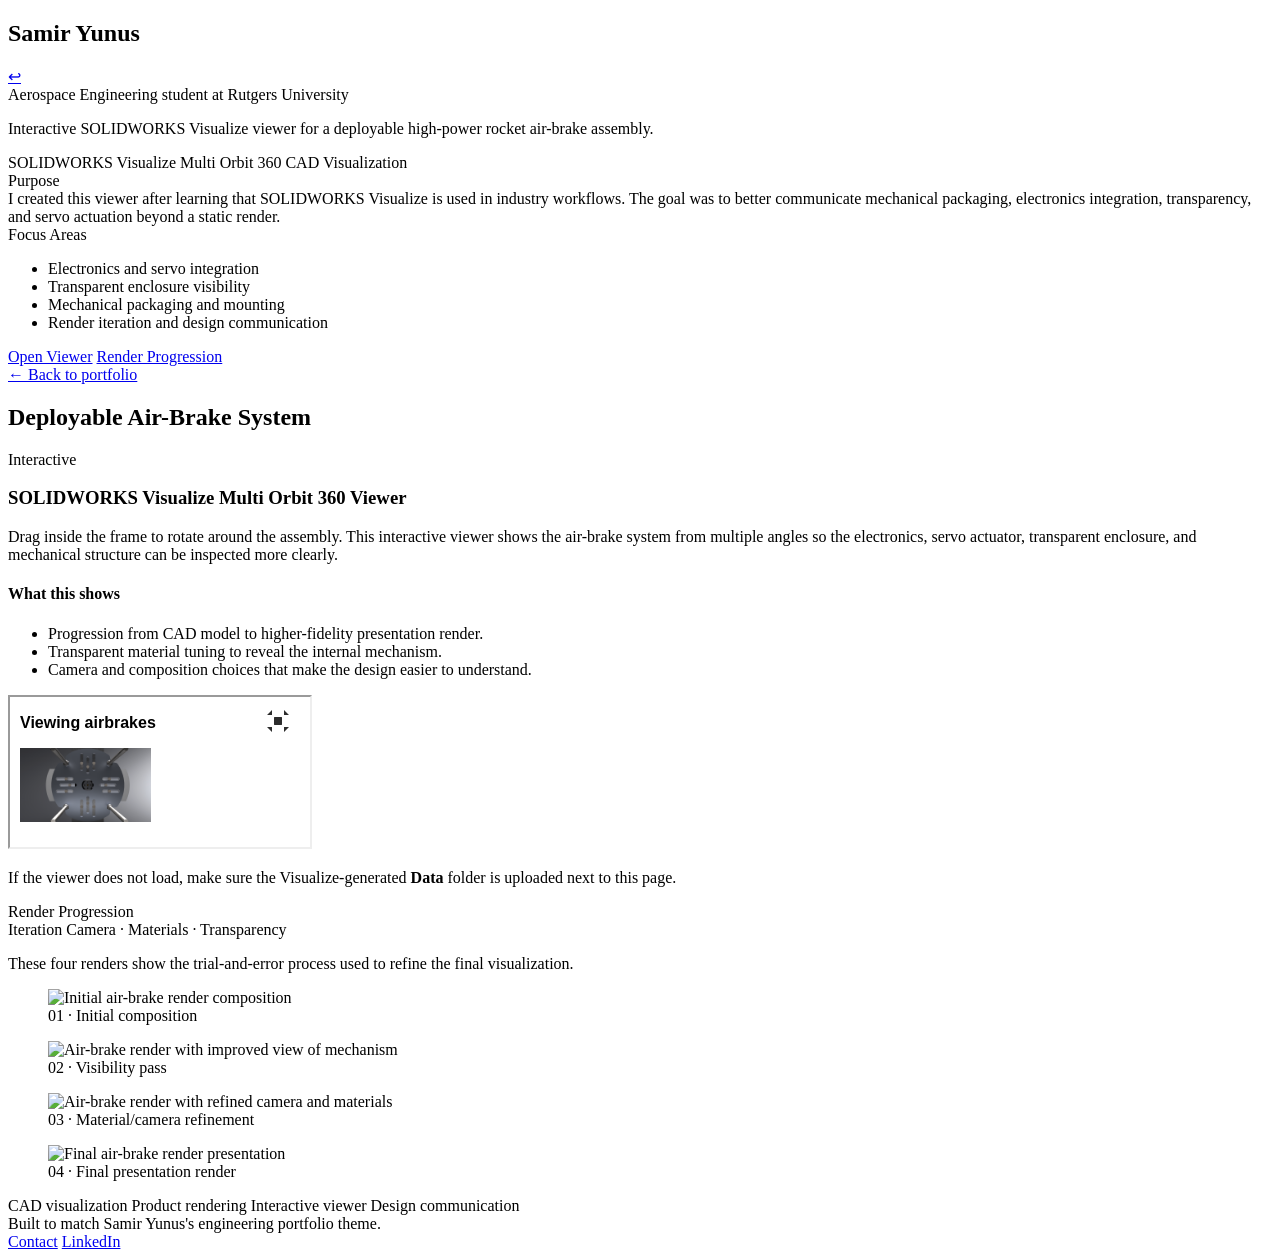
==== index.html @ fdb027d7 "Rename Open.html to index.html" ====
<!DOCTYPE html>
<html lang="en" data-theme="dark">
<head>
  <meta charset="UTF-8" />
  <meta name="viewport" content="width=device-width, initial-scale=1.0" />

  <title>Samir Yunus · Air-Brake Interactive Viewer</title>
  <meta
    name="description"
    content="Interactive SOLIDWORKS Visualize Multi Orbit 360 viewer for Samir Yunus's deployable high-power rocket air-brake system."
  />

  <link rel="icon" type="image/png" href="favicon.png" />
  <link rel="apple-touch-icon" href="favicon.png" />
  <link rel="stylesheet" href="airbrakes-viewer.css" />
</head>

<body>
  <div class="bg"></div>

  <div class="shell">
    <div class="page viewer-page">

      <aside class="sidebar">
        <div class="hero-section reveal-visible">
          <div class="hero-row">
            <h1 class="name">Samir Yunus</h1>
            <a class="dark-mode-btn home-icon" href="https://samiryunus.github.io/samirportfolio/" aria-label="Back to portfolio">↩</a>
          </div>

          <div class="role-line">
            Aerospace Engineering student at Rutgers University
          </div>

          <p class="value-proposition">
            Interactive SOLIDWORKS Visualize viewer for a deployable high-power rocket air-brake assembly.
          </p>

          <div class="pill-row">
            <span class="pill">SOLIDWORKS Visualize</span>
            <span class="pill">Multi Orbit 360</span>
            <span class="pill">CAD Visualization</span>
          </div>

          <div class="section-label">Purpose</div>
          <div class="sidebar-block">
            I created this viewer after learning that SOLIDWORKS Visualize is used in industry workflows.
            The goal was to better communicate mechanical packaging, electronics integration, transparency,
            and servo actuation beyond a static render.
          </div>

          <div class="section-label">Focus Areas</div>
          <ul class="sidebar-list">
            <li>Electronics and servo integration</li>
            <li>Transparent enclosure visibility</li>
            <li>Mechanical packaging and mounting</li>
            <li>Render iteration and design communication</li>
          </ul>

          <div class="cta-colm">
            <a class="open-btn glow" href="#viewer">Open Viewer</a>
            <a class="blue-btn" href="#progression">Render Progression</a>
          </div>
        </div>
      </aside>

      <main class="content">
        <div class="content-inner viewer-content">
          <header class="content-header">
            <a class="breadcrumb-link" href="https://samiryunus.github.io/samirportfolio/">← Back to portfolio</a>
            <h2>Deployable Air-Brake System</h2>
          </header>

          <section class="featured-project reveal-visible">
            <div class="featured-header">
              <span class="featured-badge">Interactive</span>
              <h3>SOLIDWORKS Visualize Multi Orbit 360 Viewer</h3>
            </div>

            <p class="featured-summary">
              Drag inside the frame to rotate around the assembly. This interactive viewer shows the
              air-brake system from multiple angles so the electronics, servo actuator, transparent
              enclosure, and mechanical structure can be inspected more clearly.
            </p>

            <div class="featured-impact">
              <h4>What this shows</h4>
              <ul>
                <li>Progression from CAD model to higher-fidelity presentation render.</li>
                <li>Transparent material tuning to reveal the internal mechanism.</li>
                <li>Camera and composition choices that make the design easier to understand.</li>
              </ul>
            </div>

            <div class="viewer-frame-wrap" id="viewer">
              <iframe
                class="viewer-frame"
                src="Data/index.html"
                title="Interactive SOLIDWORKS Visualize Multi Orbit 360 viewer of deployable air-brake system"
                allowfullscreen
              ></iframe>
            </div>

            <p class="viewer-note">
              If the viewer does not load, make sure the Visualize-generated <strong>Data</strong> folder
              is uploaded next to this page.
            </p>
          </section>

          <section class="project reveal-visible" id="progression">
            <div class="project-header static-header">
              <div class="project-title">Render Progression</div>
              <div class="project-meta">
                <span class="project-role-badge">Iteration</span>
                <span class="project-type">Camera · Materials · Transparency</span>
              </div>
            </div>

            <div class="project-body always-open">
              <p class="project-tagline">
                These four renders show the trial-and-error process used to refine the final visualization.
              </p>

              <div class="project-media viewer-gallery">
                <figure>
                  <img src="renders/render-01.jpg" alt="Initial air-brake render composition" />
                  <figcaption>01 · Initial composition</figcaption>
                </figure>
                <figure>
                  <img src="renders/render-02.jpg" alt="Air-brake render with improved view of mechanism" />
                  <figcaption>02 · Visibility pass</figcaption>
                </figure>
                <figure>
                  <img src="renders/render-03.jpg" alt="Air-brake render with refined camera and materials" />
                  <figcaption>03 · Material/camera refinement</figcaption>
                </figure>
                <figure>
                  <img src="renders/render-04.jpg" alt="Final air-brake render presentation" />
                  <figcaption>04 · Final presentation render</figcaption>
                </figure>
              </div>

              <div class="chips">
                <span class="chip">CAD visualization</span>
                <span class="chip">Product rendering</span>
                <span class="chip">Interactive viewer</span>
                <span class="chip">Design communication</span>
              </div>
            </div>
          </section>

          <footer class="site-footer">
            <span>Built to match Samir Yunus's engineering portfolio theme.</span>
            <div class="footer-links">
              <a href="mailto:samiryunus04@gmail.com">Contact</a>
              <a href="https://linkedin.com/in/samiryunus/" target="_blank" rel="noopener noreferrer">LinkedIn</a>
            </div>
          </footer>
        </div>
      </main>

    </div>
  </div>
</body>
</html>
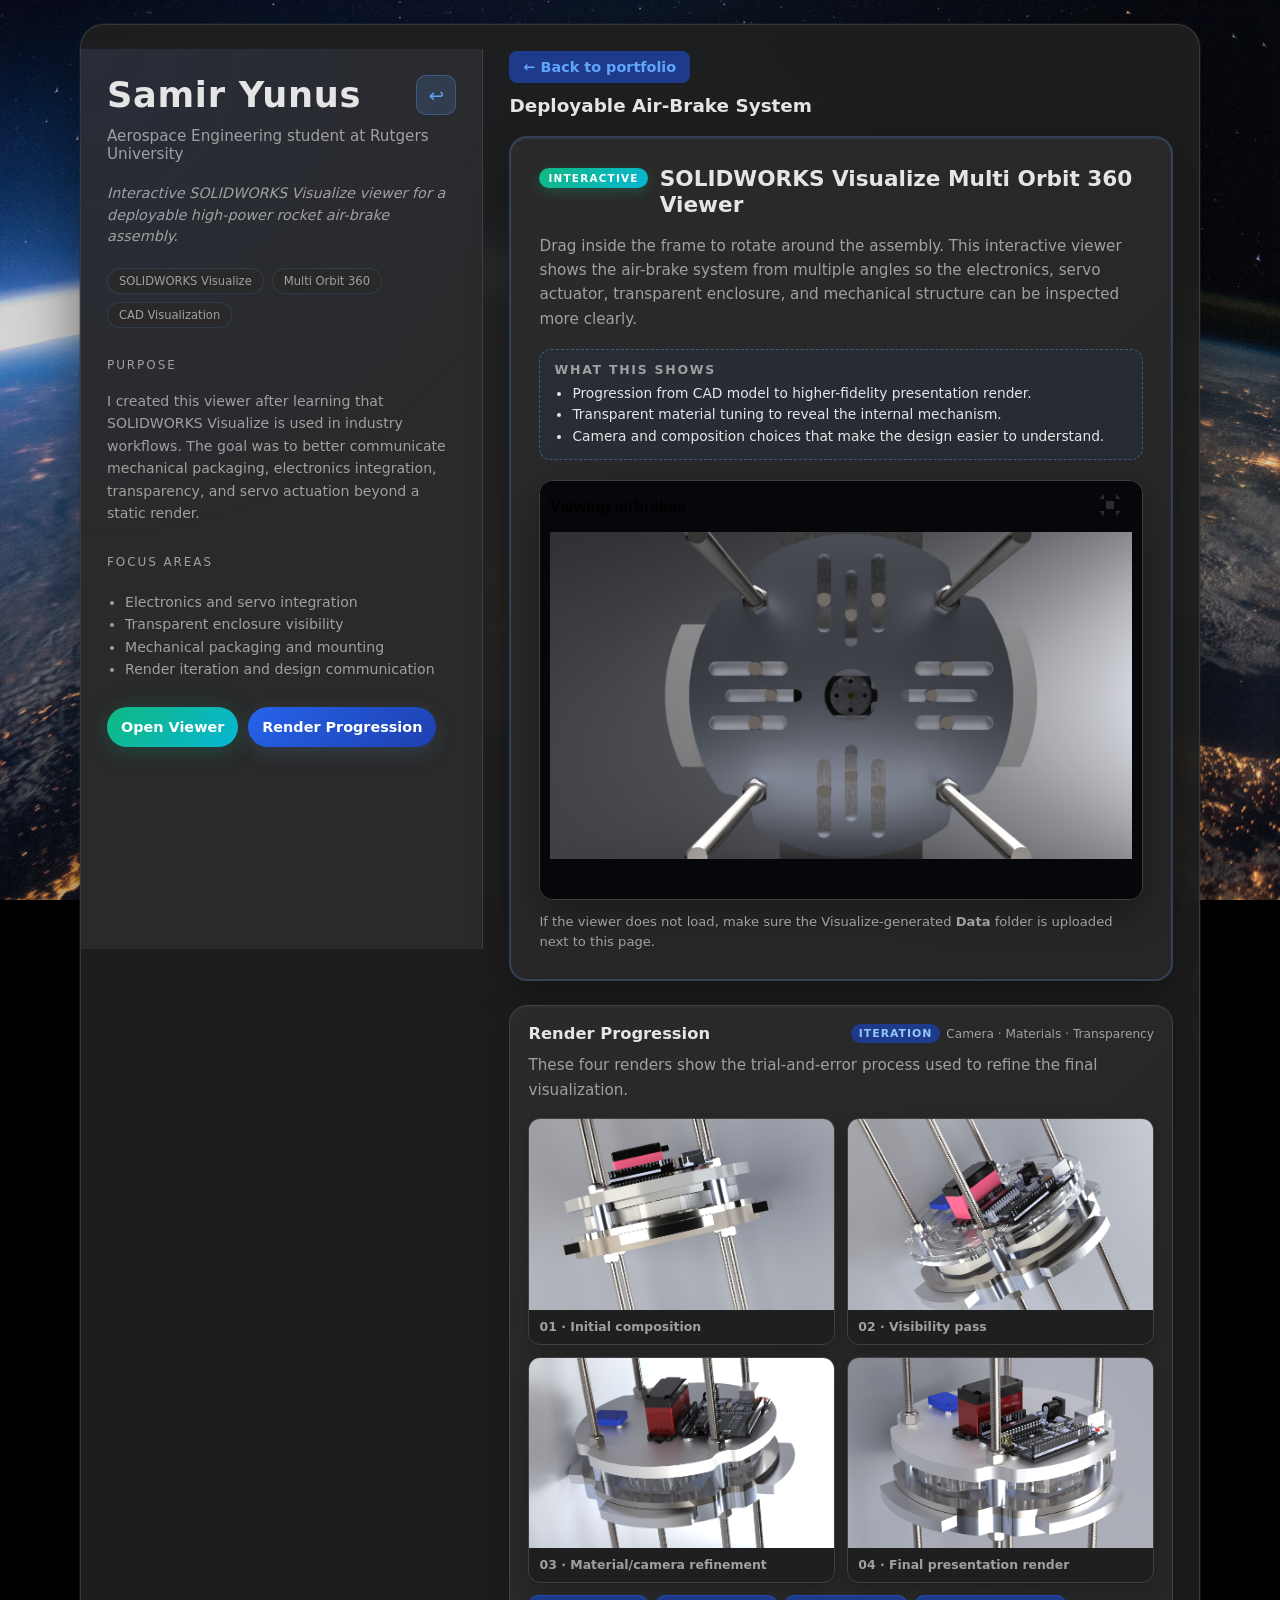
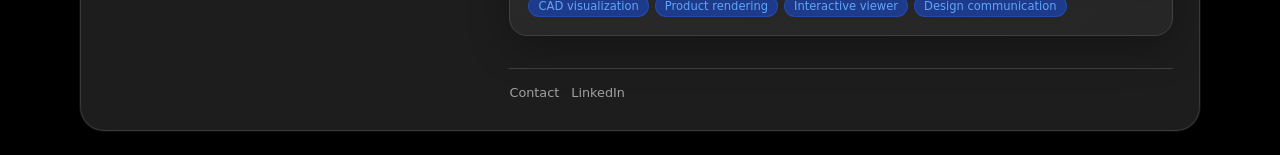
==== commit 04eeca2d: "Update image paths and footer structure in index.html" ====
--- a/index.html
+++ b/index.html
@@ -123,19 +123,19 @@
 
               <div class="project-media viewer-gallery">
                 <figure>
-                  <img src="renders/render-01.jpg" alt="Initial air-brake render composition" />
+                  <img src="Data/render-01.jpg" alt="Initial air-brake render composition" />
                   <figcaption>01 · Initial composition</figcaption>
                 </figure>
                 <figure>
-                  <img src="renders/render-02.jpg" alt="Air-brake render with improved view of mechanism" />
+                  <img src="Data/render-02.jpg" alt="Air-brake render with improved view of mechanism" />
                   <figcaption>02 · Visibility pass</figcaption>
                 </figure>
                 <figure>
-                  <img src="renders/render-03.jpg" alt="Air-brake render with refined camera and materials" />
+                  <img src="Data/render-03.jpg" alt="Air-brake render with refined camera and materials" />
                   <figcaption>03 · Material/camera refinement</figcaption>
                 </figure>
                 <figure>
-                  <img src="renders/render-04.jpg" alt="Final air-brake render presentation" />
+                  <img src="Data/render-04.jpg" alt="Final air-brake render presentation" />
                   <figcaption>04 · Final presentation render</figcaption>
                 </figure>
               </div>
@@ -149,13 +149,12 @@
             </div>
           </section>
 
-          <footer class="site-footer">
-            <span>Built to match Samir Yunus's engineering portfolio theme.</span>
+        <footer class="site-footer">
             <div class="footer-links">
-              <a href="mailto:samiryunus04@gmail.com">Contact</a>
-              <a href="https://linkedin.com/in/samiryunus/" target="_blank" rel="noopener noreferrer">LinkedIn</a>
+                <a href="mailto:samiryunus04@gmail.com">Contact</a>
+                <a href="https://linkedin.com/in/samiryunus/" target="_blank" rel="noopener noreferrer">LinkedIn</a>
             </div>
-          </footer>
+        </footer>
         </div>
       </main>
 
--- a/airbrakes-viewer.css
+++ b/airbrakes-viewer.css
@@ -0,0 +1,614 @@
+/* Air-Brakes Interactive Viewer
+   Matched to Samir Yunus portfolio theme */
+
+@font-face {
+  font-family: 'Satoshi';
+  src: url('Satoshi-Regular.otf') format('opentype');
+  font-weight: 400;
+  font-style: normal;
+  font-display: swap;
+}
+
+@font-face {
+  font-family: 'Inter';
+  src: url('Inter-VariableFont_opsz,wght.ttf') format('truetype');
+  font-weight: 100 900;
+  font-style: normal;
+  font-display: swap;
+}
+
+:root {
+  --bg: #f4f4f2;
+  --page: #ffffff;
+  --ink: #111827;
+  --muted: #6b7280;
+  --accent: #2563eb;
+  --accent-soft: #e0edff;
+  --border: #e5e7eb;
+  --pill: #f3f4f6;
+  --radius-lg: 18px;
+}
+
+html[data-theme="dark"] {
+  --bg: #1a1a1a;
+  --page: #1f1f1f;
+  --ink: #e5e5e5;
+  --muted: #a0a0a0;
+  --accent: #60a5fa;
+  --accent-soft: #1e3a8a;
+  --border: #404040;
+  --pill: #2a2a2a;
+}
+
+* {
+  box-sizing: border-box;
+}
+
+html {
+  scroll-behavior: smooth;
+}
+
+body {
+  margin: 0;
+  font-family: 'Inter', system-ui, -apple-system, BlinkMacSystemFont, "SF Pro Text", "Segoe UI", sans-serif;
+  background: #000;
+  color: var(--ink);
+  -webkit-font-smoothing: antialiased;
+  overflow-x: hidden;
+}
+
+body::before {
+  content: "";
+  position: fixed;
+  inset: 0;
+  background: radial-gradient(
+    circle at top,
+    rgba(96, 165, 250, 0.1) 0,
+    rgba(26, 26, 26, 0.2) 55%,
+    rgba(15, 15, 15, 0.1) 100%
+  );
+  pointer-events: none;
+  z-index: 1;
+}
+
+.bg {
+  position: fixed;
+  inset: 0;
+  z-index: 0;
+  background-image: url('background.jpg');
+  background-size: cover;
+  background-position: center;
+  background-attachment: fixed;
+}
+
+.shell {
+  min-height: 100vh;
+  display: flex;
+  justify-content: center;
+  padding: 24px 12px;
+  position: relative;
+  z-index: 2;
+}
+
+.page {
+  max-width: 1120px;
+  width: 100%;
+  background: rgba(31, 31, 31, 0.95);
+  border-radius: 24px;
+  border: 1px solid rgba(64, 64, 64, 0.8);
+  display: grid;
+  grid-template-columns: minmax(0, 0.9fr) minmax(0, 1.6fr);
+  overflow: hidden;
+  box-shadow:
+    0 18px 60px rgba(0, 0, 0, 0.5),
+    0 0 0 1px rgba(64, 64, 64, 0.3);
+  backdrop-filter: blur(12px);
+}
+
+.sidebar {
+  padding: 26px;
+  background:
+    radial-gradient(circle at top left, rgba(30, 58, 138, 0.15) 0, transparent 55%),
+    #2a2a2a;
+  border-right: 1px solid var(--border);
+  position: sticky;
+  top: 24px;
+  align-self: start;
+  min-height: 100vh;
+  display: flex;
+  flex-direction: column;
+  gap: 18px;
+}
+
+.hero-section {
+  display: flex;
+  flex-direction: column;
+  gap: 12px;
+  max-width: 36rem;
+}
+
+.hero-row {
+  display: flex;
+  align-items: center;
+  justify-content: space-between;
+  gap: 12px;
+  width: 100%;
+}
+
+.name {
+  font-family: 'Satoshi', system-ui, sans-serif;
+  font-size: clamp(1.8rem, 3vw, 2.2rem);
+  font-weight: 650;
+  letter-spacing: 0.02em;
+  margin: 0;
+  line-height: 1.1;
+}
+
+.home-icon,
+.dark-mode-btn {
+  width: 40px;
+  height: 40px;
+  border: 1px solid rgba(96, 165, 250, 0.3);
+  border-radius: 10px;
+  background: rgba(96, 165, 250, 0.15);
+  color: #60a5fa;
+  font-size: 1.15rem;
+  text-decoration: none;
+  cursor: pointer;
+  display: flex;
+  align-items: center;
+  justify-content: center;
+  transition: all 0.25s ease;
+}
+
+.home-icon:hover,
+.dark-mode-btn:hover {
+  transform: scale(1.08);
+  background: rgba(96, 165, 250, 0.25);
+  color: white;
+}
+
+.role-line {
+  margin: 0;
+  font-size: 0.95rem;
+  color: var(--muted);
+  font-weight: 500;
+}
+
+.value-proposition {
+  margin: 8px 0 0;
+  font-size: 0.9rem;
+  color: var(--muted);
+  line-height: 1.5;
+  font-style: italic;
+}
+
+.pill-row {
+  display: flex;
+  flex-wrap: wrap;
+  gap: 8px;
+  margin: 8px 0 0;
+}
+
+.pill {
+  font-size: 0.72rem;
+  padding: 5px 11px;
+  background: rgba(42, 42, 42, 0.8);
+  border-radius: 999px;
+  color: var(--muted);
+  border: 1px solid rgba(96, 165, 250, 0.15);
+  font-weight: 500;
+}
+
+.section-label {
+  font-size: 0.75rem;
+  text-transform: uppercase;
+  letter-spacing: 0.16em;
+  color: var(--muted);
+  margin-top: 18px;
+  margin-bottom: 6px;
+}
+
+.sidebar-block,
+.sidebar-list {
+  font-size: 0.88rem;
+  color: var(--muted);
+  line-height: 1.6;
+}
+
+.sidebar-list {
+  margin: 4px 0 0;
+  padding-left: 18px;
+}
+
+.cta-colm {
+  display: flex;
+  flex-wrap: wrap;
+  gap: 10px;
+  margin-top: 14px;
+}
+
+.open-btn,
+.blue-btn,
+.featured-cta,
+.breadcrumb-link {
+  display: inline-flex;
+  align-items: center;
+  justify-content: center;
+  min-height: 40px;
+  padding: 10px 14px;
+  border-radius: 999px;
+  color: #ffffff;
+  font-weight: 700;
+  font-size: 0.9rem;
+  text-decoration: none;
+  transition: all 0.25s ease;
+}
+
+.open-btn {
+  background: linear-gradient(135deg, #10b981, #06b6d4);
+  box-shadow:
+    0 6px 25px rgba(16, 185, 129, 0.15),
+    0 0 30px rgba(6, 182, 212, 0.08);
+}
+
+.open-btn.glow {
+  animation: pulse 2.4s infinite;
+}
+
+.blue-btn,
+.featured-cta {
+  background: linear-gradient(135deg, #2563eb, #1e40af);
+  box-shadow: 0 6px 20px rgba(96, 165, 250, 0.15);
+}
+
+.open-btn:hover,
+.blue-btn:hover,
+.featured-cta:hover,
+.breadcrumb-link:hover {
+  transform: translateY(-2px) scale(1.03);
+}
+
+@keyframes pulse {
+  0% { box-shadow: 0 6px 20px rgba(16,185,129,0.18), 0 0 0 rgba(16,185,129,0); }
+  50% { box-shadow: 0 16px 40px rgba(16,185,129,0.28), 0 0 30px rgba(16,185,129,0.15); }
+  100% { box-shadow: 0 6px 20px rgba(16,185,129,0.18), 0 0 0 rgba(16,185,129,0); }
+}
+
+.content {
+  padding: 26px 26px 30px;
+  position: relative;
+}
+
+.content-inner {
+  max-width: 760px;
+  margin: 0 auto;
+}
+
+.content-header {
+  margin-bottom: 20px;
+}
+
+.content-header h2 {
+  margin: 0;
+  font-family: 'Satoshi', system-ui, sans-serif;
+  font-size: 1.15rem;
+  font-weight: 600;
+}
+
+.breadcrumb-link {
+  display: inline-flex;
+  margin-bottom: 12px;
+  background: var(--accent-soft);
+  color: var(--accent);
+  border-radius: 8px;
+  min-height: 0;
+  padding: 8px 14px;
+}
+
+.breadcrumb-link:hover {
+  background: var(--accent);
+  color: white;
+}
+
+.featured-project,
+.project {
+  position: relative;
+  padding: 28px;
+  margin-bottom: 24px;
+  border-radius: 18px;
+  background: linear-gradient(135deg, #2a2a2a 0%, #262626 100%);
+  border: 2px solid rgba(96, 165, 250, 0.2);
+  box-shadow:
+    0 12px 40px rgba(0, 0, 0, 0.3),
+    inset 0 1px 2px rgba(96, 165, 250, 0.1);
+}
+
+.featured-header {
+  display: flex;
+  align-items: flex-start;
+  gap: 12px;
+  margin-bottom: 16px;
+}
+
+.featured-badge {
+  display: inline-block;
+  font-size: 0.65rem;
+  font-weight: 700;
+  text-transform: uppercase;
+  letter-spacing: 0.12em;
+  padding: 4px 9px;
+  background: linear-gradient(135deg, #10b981, #06b6d4);
+  color: white;
+  border-radius: 999px;
+  flex-shrink: 0;
+  margin-top: 2px;
+  box-shadow: 0 4px 12px rgba(16, 185, 129, 0.25);
+}
+
+.featured-header h3 {
+  margin: 0;
+  font-family: 'Satoshi', system-ui, sans-serif;
+  font-size: 1.35rem;
+  font-weight: 680;
+  line-height: 1.2;
+  color: var(--ink);
+}
+
+.featured-summary,
+.project-tagline {
+  font-size: 0.95rem;
+  color: var(--muted);
+  line-height: 1.6;
+  margin: 0 0 16px;
+}
+
+.featured-impact {
+  margin-top: 18px;
+  padding: 12px 14px;
+  border-radius: 12px;
+  background: rgba(37, 99, 235, 0.06);
+  border: 1px dashed rgba(96, 165, 250, 0.4);
+}
+
+.featured-impact h4 {
+  margin: 0 0 6px;
+  font-size: 0.78rem;
+  text-transform: uppercase;
+  letter-spacing: 0.14em;
+  color: var(--muted);
+}
+
+.featured-impact ul {
+  margin: 0;
+  padding-left: 18px;
+  font-size: 0.86rem;
+  color: #e5e5e5;
+  line-height: 1.55;
+}
+
+.viewer-frame-wrap {
+  width: 100%;
+  aspect-ratio: 16 / 9;
+  min-height: 420px;
+  margin-top: 20px;
+  border-radius: 14px;
+  overflow: hidden;
+  border: 1px solid var(--border);
+  background: #05070b;
+  box-shadow: 0 12px 36px rgba(0,0,0,0.35);
+}
+
+.viewer-frame {
+  display: block;
+  width: 100%;
+  height: 100%;
+  border: 0;
+  background: #05070b;
+}
+
+.viewer-note {
+  margin: 12px 0 0;
+  font-size: 0.82rem;
+  color: var(--muted);
+  line-height: 1.5;
+}
+
+.project {
+  padding: 18px;
+  border: 1px solid var(--border);
+}
+
+.project-header {
+  display: flex;
+  justify-content: space-between;
+  gap: 10px;
+  align-items: center;
+  margin-bottom: 10px;
+}
+
+.static-header {
+  cursor: default;
+}
+
+.project-title {
+  font-family: 'Satoshi', system-ui, sans-serif;
+  font-size: 1.02rem;
+  font-weight: 650;
+}
+
+.project-meta {
+  display: flex;
+  align-items: center;
+  gap: 6px;
+  font-size: 0.76rem;
+  color: var(--muted);
+}
+
+.project-role-badge {
+  padding: 3px 8px;
+  border-radius: 999px;
+  background: var(--accent-soft);
+  color: #93c5fd;
+  font-weight: 600;
+  text-transform: uppercase;
+  letter-spacing: 0.09em;
+  font-size: 0.68rem;
+}
+
+.project-media {
+  margin-top: 12px;
+  display: grid;
+  grid-template-columns: repeat(auto-fit, minmax(240px, 1fr));
+  gap: 12px;
+}
+
+.viewer-gallery figure {
+  margin: 0;
+  overflow: hidden;
+  border-radius: 12px;
+  border: 1px solid var(--border);
+  background: #1f1f1f;
+  box-shadow: 0 6px 18px rgba(0, 0, 0, 0.2);
+}
+
+.viewer-gallery img {
+  display: block;
+  width: 100%;
+  aspect-ratio: 16 / 10;
+  object-fit: cover;
+}
+
+.viewer-gallery figcaption {
+  padding: 9px 10px 10px;
+  color: var(--muted);
+  font-size: 0.78rem;
+  font-weight: 600;
+}
+
+.chips {
+  display: flex;
+  flex-wrap: wrap;
+  gap: 6px;
+  margin-top: 12px;
+}
+
+.chip {
+  font-size: 0.72rem;
+  padding: 3px 9px;
+  border-radius: 999px;
+  background: var(--accent-soft);
+  color: #60a5fa;
+  border: 1px solid rgba(37, 99, 235, 0.4);
+}
+
+.site-footer {
+  margin-top: 32px;
+  padding-top: 16px;
+  border-top: 1px solid var(--border);
+  display: flex;
+  align-items: center;
+  justify-content: space-between;
+  gap: 12px;
+  flex-wrap: wrap;
+  font-size: 0.8rem;
+  color: var(--muted);
+}
+
+.footer-links {
+  display: flex;
+  flex-wrap: wrap;
+  gap: 12px;
+}
+
+.footer-links a {
+  color: var(--muted);
+  text-decoration: none;
+}
+
+.footer-links a:hover {
+  color: var(--accent);
+}
+
+.reveal-visible {
+  opacity: 1;
+  transform: translateY(0);
+}
+
+@media (max-width: 880px) {
+  .page {
+    grid-template-columns: 1fr;
+  }
+
+  .sidebar {
+    position: static;
+    min-height: auto;
+    border-right: none;
+    border-bottom: 1px solid var(--border);
+  }
+
+  .hero-section,
+  .content-inner {
+    max-width: none;
+  }
+}
+
+@media (max-width: 640px) {
+  .shell {
+    padding: 12px 6px;
+  }
+
+  .page {
+    border-radius: 16px;
+    box-shadow: none;
+    border: none;
+  }
+
+  .sidebar,
+  .content {
+    padding: 16px;
+  }
+
+  .featured-project {
+    padding: 16px;
+  }
+
+  .featured-header h3 {
+    font-size: 1.1rem;
+  }
+
+  .project-header {
+    flex-direction: column;
+    align-items: flex-start;
+    gap: 4px;
+  }
+
+  .viewer-frame-wrap {
+    aspect-ratio: 4 / 3;
+    min-height: 300px;
+  }
+
+  .cta-colm {
+    width: 100%;
+  }
+
+  .open-btn,
+  .blue-btn {
+    flex: 1;
+  }
+
+  .site-footer {
+    flex-direction: column;
+    align-items: flex-start;
+  }
+}
+
+@media (prefers-reduced-motion: reduce) {
+  .open-btn.glow {
+    animation: none;
+  }
+
+  * {
+    transition: none !important;
+  }
+}
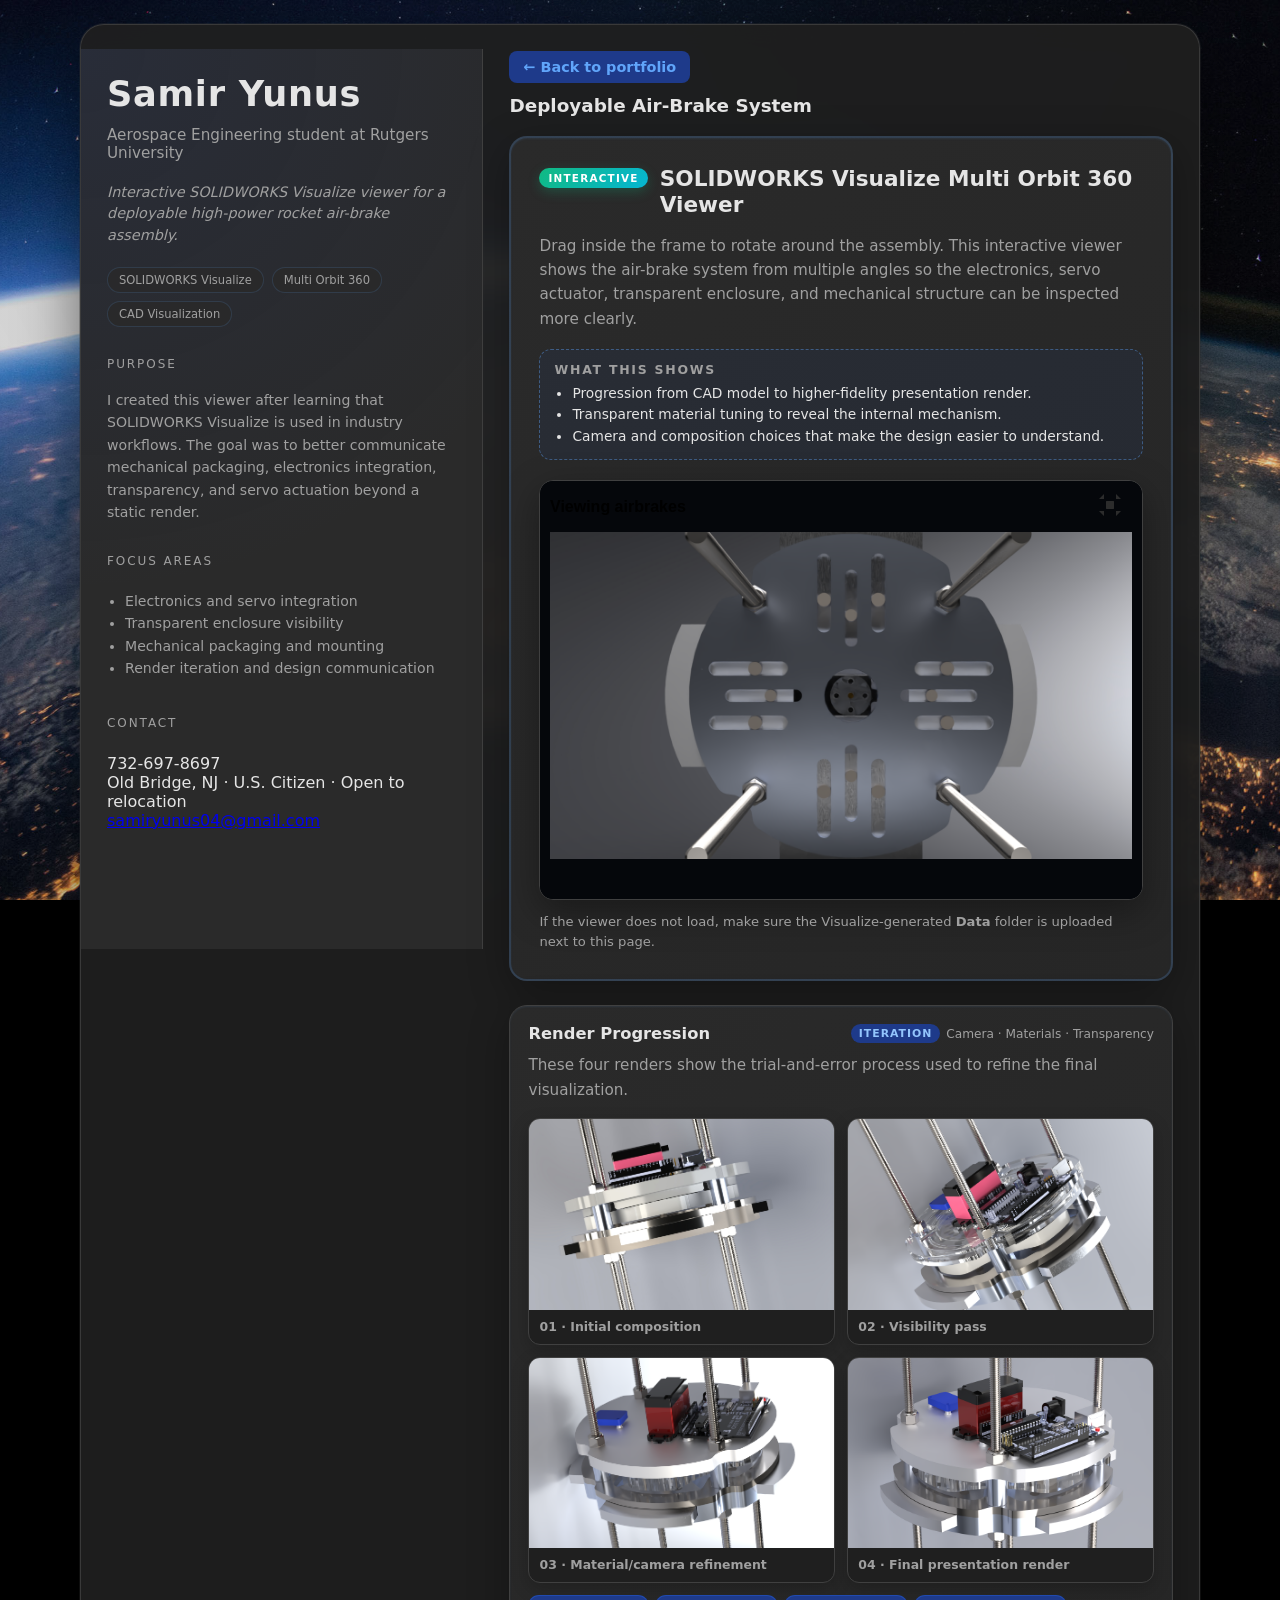
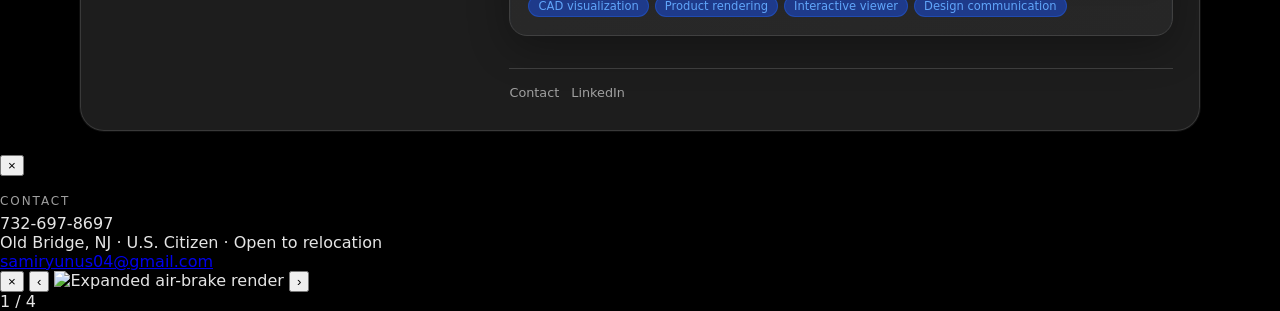
==== commit 0fde8262: "Refactor index.html for improved structure and semantics" ====
--- a/index.html
+++ b/index.html
@@ -3,13 +3,8 @@
 <head>
   <meta charset="UTF-8" />
   <meta name="viewport" content="width=device-width, initial-scale=1.0" />
-
   <title>Samir Yunus · Air-Brake Interactive Viewer</title>
-  <meta
-    name="description"
-    content="Interactive SOLIDWORKS Visualize Multi Orbit 360 viewer for Samir Yunus's deployable high-power rocket air-brake system."
-  />
-
+  <meta name="description" content="Interactive SOLIDWORKS Visualize Multi Orbit 360 viewer for Samir Yunus's deployable high-power rocket air-brake system." />
   <link rel="icon" type="image/png" href="favicon.png" />
   <link rel="apple-touch-icon" href="favicon.png" />
   <link rel="stylesheet" href="airbrakes-viewer.css" />
@@ -20,17 +15,13 @@
 
   <div class="shell">
     <div class="page viewer-page">
-
       <aside class="sidebar">
-        <div class="hero-section reveal-visible">
+        <div class="hero-section">
           <div class="hero-row">
             <h1 class="name">Samir Yunus</h1>
-            <a class="dark-mode-btn home-icon" href="https://samiryunus.github.io/samirportfolio/" aria-label="Back to portfolio">↩</a>
           </div>
 
-          <div class="role-line">
-            Aerospace Engineering student at Rutgers University
-          </div>
+          <div class="role-line">Aerospace Engineering student at Rutgers University</div>
 
           <p class="value-proposition">
             Interactive SOLIDWORKS Visualize viewer for a deployable high-power rocket air-brake assembly.
@@ -56,12 +47,20 @@
             <li>Mechanical packaging and mounting</li>
             <li>Render iteration and design communication</li>
           </ul>
-
-          <div class="cta-colm">
-            <a class="open-btn glow" href="#viewer">Open Viewer</a>
-            <a class="blue-btn" href="#progression">Render Progression</a>
-          </div>
         </div>
+        <div class="section-label">Contact</div>
+
+<div class="contact-card">
+    <div class="contact-phone">732-697-8697</div>
+
+    <div class="contact-location">
+        Old Bridge, NJ · U.S. Citizen · Open to relocation
+    </div>
+
+    <a class="contact-email" href="mailto:samiryunus04@gmail.com">
+        samiryunus04@gmail.com
+    </a>
+</div>
       </aside>
 
       <main class="content">
@@ -71,7 +70,7 @@
             <h2>Deployable Air-Brake System</h2>
           </header>
 
-          <section class="featured-project reveal-visible">
+          <section class="featured-project">
             <div class="featured-header">
               <span class="featured-badge">Interactive</span>
               <h3>SOLIDWORKS Visualize Multi Orbit 360 Viewer</h3>
@@ -107,7 +106,7 @@
             </p>
           </section>
 
-          <section class="project reveal-visible" id="progression">
+          <section class="project" id="progression">
             <div class="project-header static-header">
               <div class="project-title">Render Progression</div>
               <div class="project-meta">
@@ -123,19 +122,19 @@
 
               <div class="project-media viewer-gallery">
                 <figure>
-                  <img src="Data/render-01.jpg" alt="Initial air-brake render composition" />
+                  <img src="Data/render-01.jpg" onclick="openModal(0)" alt="Initial air-brake render composition" />
                   <figcaption>01 · Initial composition</figcaption>
                 </figure>
                 <figure>
-                  <img src="Data/render-02.jpg" alt="Air-brake render with improved view of mechanism" />
+                  <img src="Data/render-02.jpg" onclick="openModal(1)" alt="Air-brake render with improved view of mechanism" />
                   <figcaption>02 · Visibility pass</figcaption>
                 </figure>
                 <figure>
-                  <img src="Data/render-03.jpg" alt="Air-brake render with refined camera and materials" />
+                  <img src="Data/render-03.jpg" onclick="openModal(2)" alt="Air-brake render with refined camera and materials" />
                   <figcaption>03 · Material/camera refinement</figcaption>
                 </figure>
                 <figure>
-                  <img src="Data/render-04.jpg" alt="Final air-brake render presentation" />
+                  <img src="Data/render-04.jpg" onclick="openModal(3)" alt="Final air-brake render presentation" />
                   <figcaption>04 · Final presentation render</figcaption>
                 </figure>
               </div>
@@ -149,16 +148,102 @@
             </div>
           </section>
 
-        <footer class="site-footer">
+          <footer class="site-footer">
             <div class="footer-links">
-                <a href="mailto:samiryunus04@gmail.com">Contact</a>
-                <a href="https://linkedin.com/in/samiryunus/" target="_blank" rel="noopener noreferrer">LinkedIn</a>
-            </div>
-        </footer>
+              <a href="#" onclick="openContactModal(event)">Contact</a>
+              <a href="https://linkedin.com/in/samiryunus/" target="_blank" rel="noopener noreferrer">LinkedIn</a>
+            </div>
+          </footer>
         </div>
       </main>
-
     </div>
   </div>
+
+  <div class="contact-modal" id="contactModal" aria-hidden="true">
+  <div class="contact-modal-card">
+    <button class="contact-modal-close" onclick="closeContactModal()">×</button>
+
+    <div class="section-label">Contact</div>
+
+    <div class="contact-card modal-contact-card">
+      <div class="contact-phone">732-697-8697</div>
+      <div class="contact-location">
+        Old Bridge, NJ · U.S. Citizen · Open to relocation
+      </div>
+      <a class="contact-email" href="mailto:samiryunus04@gmail.com">
+        samiryunus04@gmail.com
+      </a>
+    </div>
+  </div>
+</div>
+
+<script>
+  function openContactModal(event) {
+    event.preventDefault();
+    document.getElementById("contactModal").classList.add("open");
+  }
+
+  function closeContactModal() {
+    document.getElementById("contactModal").classList.remove("open");
+  }
+
+  document.addEventListener("keydown", function (e) {
+    if (e.key === "Escape") closeContactModal();
+  });
+
+  document.getElementById("contactModal").addEventListener("click", function (e) {
+    if (e.target.id === "contactModal") closeContactModal();
+  });
+</script>
+
+  <div class="image-modal" id="imageModal" aria-hidden="true">
+    <button class="modal-close" onclick="closeModal()" aria-label="Close image viewer">×</button>
+    <button class="modal-arrow modal-prev" onclick="changeImage(-1)" aria-label="Previous image">‹</button>
+    <img id="modalImage" src="" alt="Expanded air-brake render" />
+    <button class="modal-arrow modal-next" onclick="changeImage(1)" aria-label="Next image">›</button>
+    <div class="modal-count" id="modalCount">1 / 4</div>
+  </div>
+
+  <script>
+    const galleryImages = ["Data/render-01.jpg", "Data/render-02.jpg", "Data/render-03.jpg", "Data/render-04.jpg"];
+    let currentImageIndex = 0;
+
+    function openModal(index) {
+      currentImageIndex = index;
+      updateModalImage();
+      document.getElementById("imageModal").classList.add("open");
+      document.getElementById("imageModal").setAttribute("aria-hidden", "false");
+      document.body.classList.add("modal-open");
+    }
+
+    function closeModal() {
+      document.getElementById("imageModal").classList.remove("open");
+      document.getElementById("imageModal").setAttribute("aria-hidden", "true");
+      document.body.classList.remove("modal-open");
+    }
+
+    function changeImage(direction) {
+      currentImageIndex = (currentImageIndex + direction + galleryImages.length) % galleryImages.length;
+      updateModalImage();
+    }
+
+    function updateModalImage() {
+      document.getElementById("modalImage").src = galleryImages[currentImageIndex];
+      document.getElementById("modalCount").textContent = `${currentImageIndex + 1} / ${galleryImages.length}`;
+    }
+
+    document.addEventListener("keydown", function (e) {
+      const modal = document.getElementById("imageModal");
+      if (!modal.classList.contains("open")) return;
+      if (e.key === "Escape") closeModal();
+      if (e.key === "ArrowRight") changeImage(1);
+      if (e.key === "ArrowLeft") changeImage(-1);
+    });
+
+    document.getElementById("imageModal").addEventListener("click", function (e) {
+      if (e.target.id === "imageModal") closeModal();
+    });
+  </script>
+  
 </body>
 </html>
